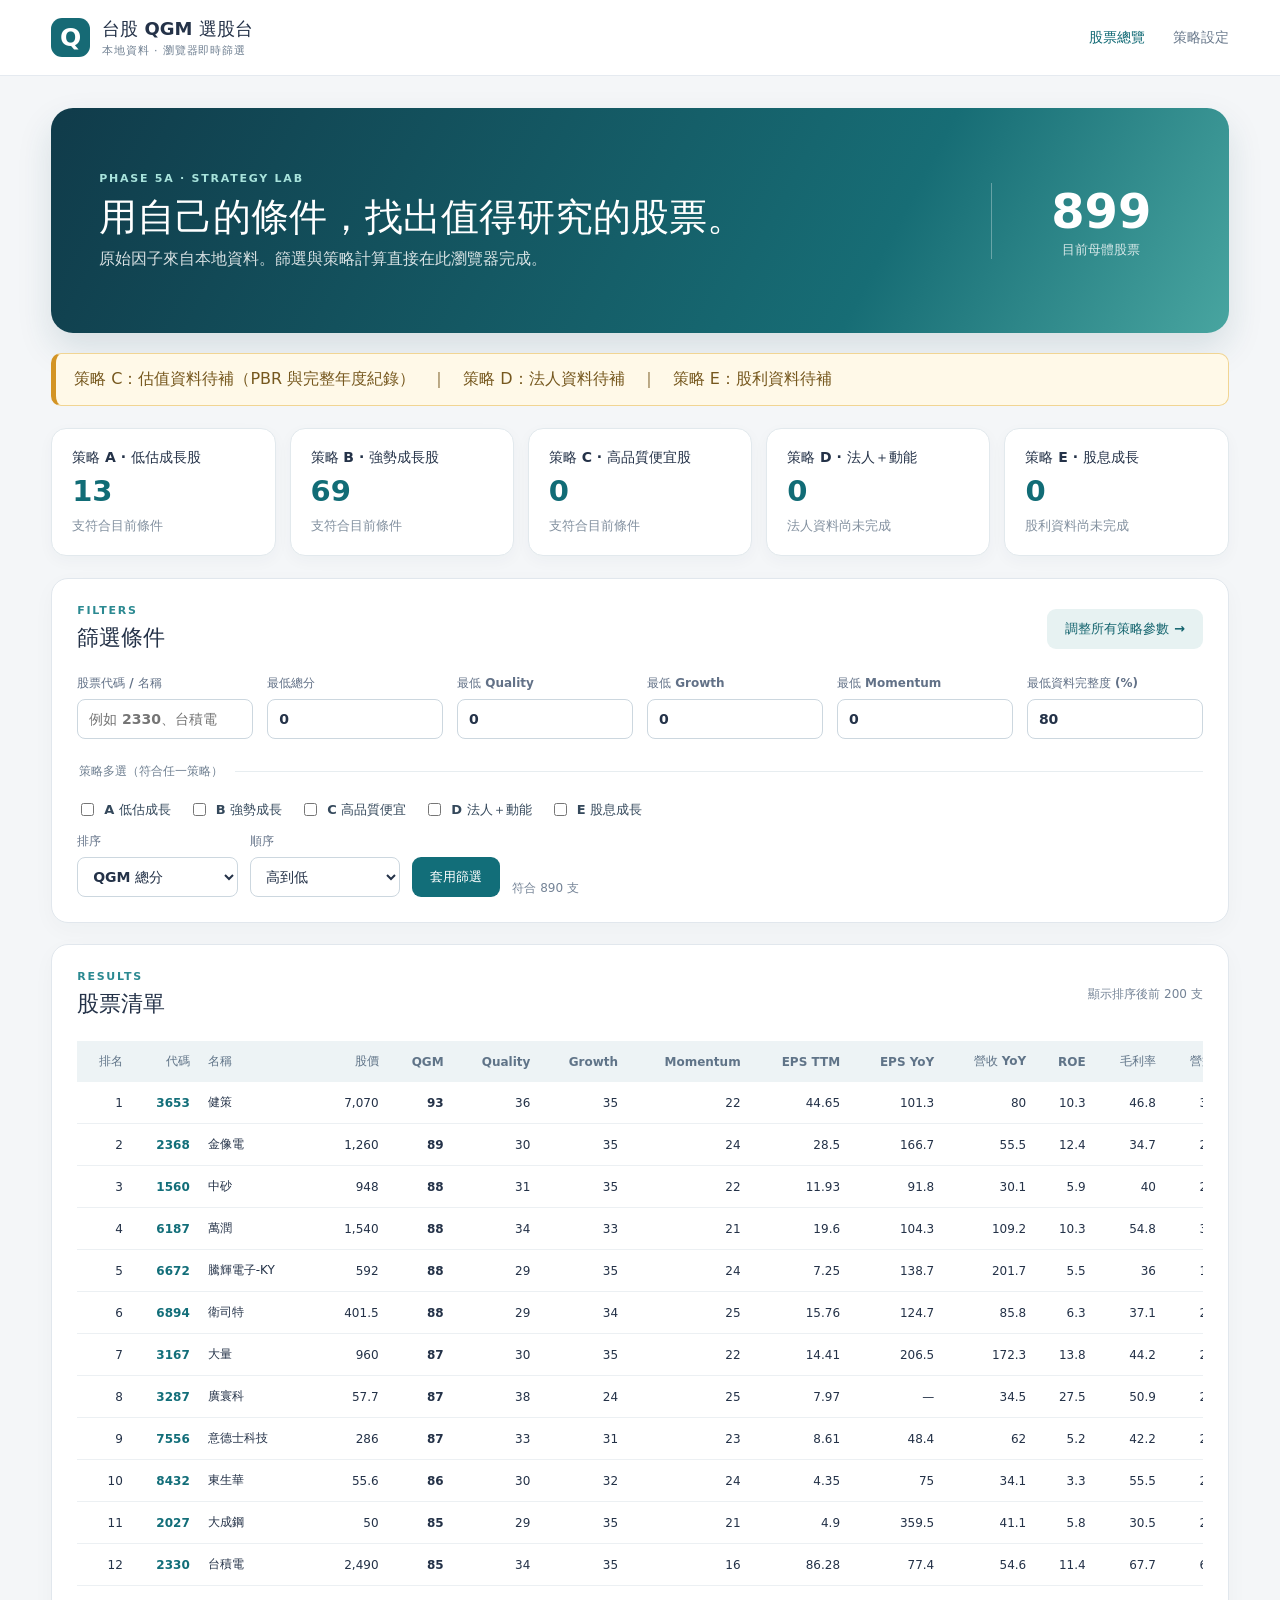
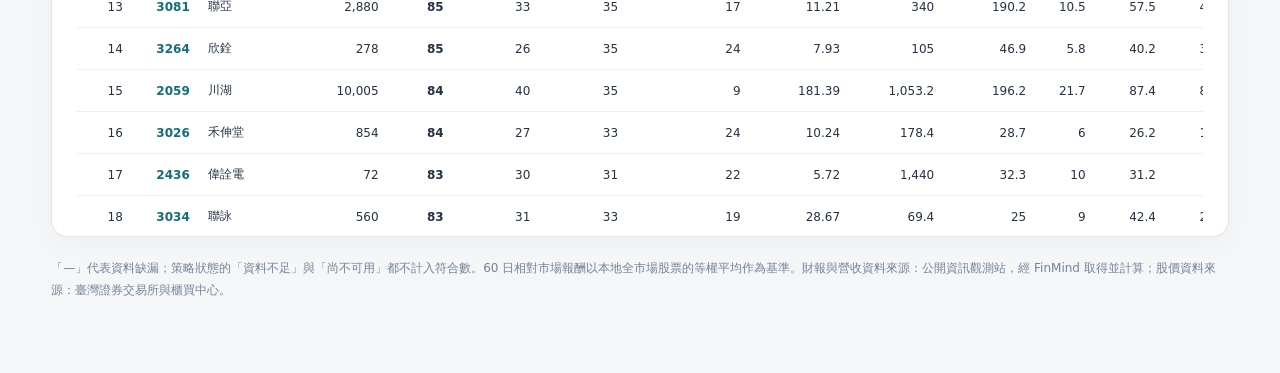
==== docs/index.html @ 8c50ca72 "Add configurable stock strategy engine and web settings" ====
<!doctype html>
<html lang="zh-Hant"><head><meta charset="utf-8"><meta name="viewport" content="width=device-width,initial-scale=1">
<title>台股 QGM 選股台</title><link rel="stylesheet" href="style.css"></head>
<body><header><div class="brand"><span class="brand-mark">Q</span><div><strong>台股 QGM 選股台</strong><small>本地資料 · 瀏覽器即時篩選</small></div></div><nav><a class="active" href="index.html">股票總覽</a><a href="settings.html">策略設定</a></nav></header>
<main><section class="hero"><div><p class="eyebrow">PHASE 5A · STRATEGY LAB</p><h1>用自己的條件，找出值得研究的股票。</h1><p>原始因子來自本地資料。篩選與策略計算直接在此瀏覽器完成。</p></div><div class="hero-stat"><span id="universeCount">—</span><small>目前母體股票</small></div></section>
<div id="dataNotice" class="notice" hidden></div>
<section class="cards" id="strategyCounts" aria-label="策略符合數"></section>
<section class="panel"><div class="panel-head"><div><p class="eyebrow">FILTERS</p><h2>篩選條件</h2></div><a class="button secondary" href="settings.html">調整所有策略參數 →</a></div>
<div class="filter-grid"><label>股票代碼 / 名稱<input id="search" type="search" placeholder="例如 2330、台積電"></label><label>最低總分<input id="score_total_min" type="number" step="any"></label><label>最低 Quality<input id="score_quality_min" type="number" step="any"></label><label>最低 Growth<input id="score_growth_min" type="number" step="any"></label><label>最低 Momentum<input id="score_momentum_min" type="number" step="any"></label><label>最低資料完整度 (%)<input id="data_completeness_min" type="number" min="0" max="100" step="any"></label></div>
<fieldset class="strategy-picks"><legend>策略多選（符合任一策略）</legend><label><input type="checkbox" value="strategy_a"> A 低估成長</label><label><input type="checkbox" value="strategy_b"> B 強勢成長</label><label><input type="checkbox" value="strategy_c"> C 高品質便宜</label><label><input type="checkbox" value="strategy_d"> D 法人＋動能</label><label><input type="checkbox" value="strategy_e"> E 股息成長</label></fieldset>
<div class="toolbar"><label>排序 <select id="sortField"><option value="score_total">QGM 總分</option><option value="score_quality">Quality</option><option value="score_growth">Growth</option><option value="score_momentum">Momentum</option><option value="eps_yoy">EPS YoY</option><option value="revenue_yoy">營收 YoY</option><option value="roe">ROE</option><option value="return_20d">20 日報酬</option><option value="return_60d">60 日報酬</option><option value="return_120d">120 日報酬</option></select></label><label>順序 <select id="sortDirection"><option value="desc">高到低</option><option value="asc">低到高</option></select></label><button id="applyButton" class="button">套用篩選</button><span id="resultCount" aria-live="polite"></span></div></section>
<section class="panel table-panel"><div class="panel-head"><div><p class="eyebrow">RESULTS</p><h2>股票清單</h2></div><span id="tableLimit" class="muted"></span></div><div class="table-wrap"><table><thead><tr><th>排名</th><th>代碼</th><th>名稱</th><th>股價</th><th>QGM</th><th>Quality</th><th>Growth</th><th>Momentum</th><th>EPS TTM</th><th>EPS YoY</th><th>營收 YoY</th><th>ROE</th><th>毛利率</th><th>營益率</th><th>MA20</th><th>MA60</th><th>MA120</th><th>資料完整度</th><th>A</th><th>B</th><th>C</th><th>D</th><th>E</th></tr></thead><tbody id="stockRows"></tbody></table></div></section>
<p class="footnote">「—」代表資料缺漏；策略狀態的「資料不足」與「尚不可用」都不計入符合數。60 日相對市場報酬以本地全市場股票的等權平均作為基準。財報與營收資料來源：公開資訊觀測站，經 FinMind 取得並計算；股價資料來源：臺灣證券交易所與櫃買中心。</p></main>
<script type="module" src="app.js"></script></body></html>
---- docs/style.css ----
:root{font-family:Inter,"Noto Sans TC","Microsoft JhengHei",system-ui,sans-serif;color:#243248;background:#f4f6f8;font-synthesis:none}*{box-sizing:border-box}body{margin:0}header{height:76px;background:#fff;border-bottom:1px solid #e5eaf0;display:flex;align-items:center;justify-content:space-between;padding:0 max(4vw,24px);position:sticky;top:0;z-index:10}.brand{display:flex;align-items:center;gap:12px}.brand-mark{display:grid;place-items:center;width:39px;height:39px;border-radius:11px;background:#166a75;color:#fff;font-size:25px;font-weight:800}.brand strong,.brand small{display:block}.brand strong{font-size:18px}.brand small{font-size:11px;color:#708092;letter-spacing:.08em;margin-top:2px}nav{display:flex;gap:28px}nav a{text-decoration:none;color:#68788b;font-weight:700;font-size:14px}nav a.active{color:#116a75}main{max-width:1600px;margin:auto;padding:32px max(4vw,24px) 60px}.hero{min-height:225px;background:linear-gradient(118deg,#103b4a,#176d75 70%,#48a5a0);border-radius:22px;color:#fff;padding:42px 48px;display:flex;align-items:center;justify-content:space-between;gap:25px;box-shadow:0 16px 35px #17495722}.hero h1{font-size:clamp(26px,3vw,43px);line-height:1.25;margin:8px 0}.hero p:not(.eyebrow){opacity:.83;margin:0}.eyebrow{font-size:11px;font-weight:800;letter-spacing:.16em;color:#2b8991;margin:0}.hero .eyebrow{color:#a8e3dc}.hero-stat{text-align:center;min-width:190px;border-left:1px solid #ffffff50;padding-left:30px}.hero-stat span{font-size:48px;font-weight:800;display:block}.hero-stat small{opacity:.8}.settings-hero{min-height:190px}.notice{background:#fff9e8;border:1px solid #f1d593;border-left:5px solid #d39424;border-radius:10px;padding:15px 18px;margin:20px 0;color:#76581e}.notice.error{border-color:#e9a1a1;border-left-color:#be4a4a;background:#fff1f1;color:#9a3434}.cards{display:grid;grid-template-columns:repeat(5,minmax(0,1fr));gap:14px;margin:22px 0}.card{background:#fff;border:1px solid #e2e9ed;border-radius:15px;padding:20px;box-shadow:0 5px 16px #1b344a09}.card strong{display:block;color:#243248;font-size:14px}.card .count{font-size:29px;font-weight:800;color:#116c76;margin:7px 0}.card small{color:#82909f}.panel{background:#fff;border:1px solid #e1e7ed;border-radius:17px;padding:25px;margin:21px 0;box-shadow:0 7px 22px #1b344a08}.panel-head{display:flex;justify-content:space-between;align-items:center;gap:16px;margin-bottom:22px}.panel-head h2{margin:6px 0 0;font-size:22px}.filter-grid{display:grid;grid-template-columns:repeat(6,minmax(130px,1fr));gap:14px}label{display:block;font-size:12px;font-weight:700;color:#627187}input[type=number],input[type=search],select{width:100%;margin-top:7px;border:1px solid #ccd7df;border-radius:8px;padding:10px 11px;background:#fff;color:#243248;font:inherit;font-size:14px;min-height:40px}input:focus,select:focus{outline:2px solid #65bbb8;outline-offset:1px}.strategy-picks{border:0;border-top:1px solid #e7edf0;margin:24px 0 0;padding:20px 0 0;display:flex;gap:18px;flex-wrap:wrap}.strategy-picks legend{font-size:12px;color:#708092;font-weight:700;padding-right:12px}.strategy-picks label,.toggle-row label{display:flex;align-items:center;gap:7px;color:#34485b;font-size:13px}.toolbar{display:flex;align-items:end;gap:12px;flex-wrap:wrap;margin-top:14px}.toolbar label{min-width:150px}.button{border:0;border-radius:9px;background:#126e79;color:#fff;padding:11px 18px;min-height:40px;text-decoration:none;font-size:13px;font-weight:800;cursor:pointer;display:inline-flex;align-items:center;justify-content:center}.button:hover{background:#0b5660}.button.secondary{background:#e7f2f2;color:#12636d}.button.secondary:hover{background:#d7ebea}.muted,.footnote,#resultCount,#saveMessage{color:#748396;font-size:12px}.table-panel{padding-bottom:15px}.table-wrap{overflow:auto;max-height:780px}table{border-collapse:collapse;min-width:2050px;width:100%;font-size:12px}th{position:sticky;top:0;background:#edf3f5;color:#607488;text-align:right;padding:12px 9px;white-space:nowrap}td{text-align:right;padding:12px 9px;border-bottom:1px solid #ecf0f3;white-space:nowrap}td:nth-child(3),th:nth-child(3){text-align:left}tbody tr:hover{background:#f5fbfa}.ticker{color:#126e79;font-weight:800}.badge{border-radius:5px;padding:3px 6px;font-size:11px;font-weight:700}.pass{background:#dff4e7;color:#27804e}.fail{background:#f1f3f5;color:#88929e}.missing_data{background:#fff0d6;color:#9a6a13}.unavailable{background:#e8edf4;color:#718095}.footnote{line-height:1.8}.actions{align-items:center;margin:22px 0}.file-button{position:relative;overflow:hidden}.file-button input{position:absolute;inset:0;opacity:0;cursor:pointer}.setting-grid{display:grid;grid-template-columns:repeat(auto-fill,minmax(220px,1fr));gap:16px}.setting-card{background:#f8fbfc;border:1px solid #e5ecef;border-radius:11px;padding:15px}.setting-card>label{margin-bottom:10px}.toggle-row{display:flex;align-items:center;justify-content:space-between;gap:8px}.tier-grid{display:grid;grid-template-columns:repeat(2,1fr);gap:8px;margin-top:9px}.setting-card h3{font-size:14px;margin:0 0 12px}.setting-card small{display:block;margin-top:8px;color:#8190a0}.section-note{color:#728191;font-size:12px}.weight-total{font-size:13px;font-weight:800;color:#146d78}.weight-total.invalid{color:#b54848}@media(max-width:1000px){.filter-grid{grid-template-columns:repeat(3,1fr)}.cards{grid-template-columns:repeat(3,1fr)}}@media(max-width:650px){header{padding:0 16px}.brand strong{font-size:14px}nav{gap:12px}nav a{font-size:12px}main{padding:18px 14px 40px}.hero{padding:28px 24px;display:block}.hero-stat{border-left:0;border-top:1px solid #ffffff55;margin-top:25px;padding:15px 0 0;text-align:left}.hero-stat span{font-size:34px}.cards{grid-template-columns:repeat(2,1fr)}.filter-grid{grid-template-columns:repeat(2,1fr)}.panel{padding:18px}.panel-head{display:block}.panel-head .button{margin-top:14px}}
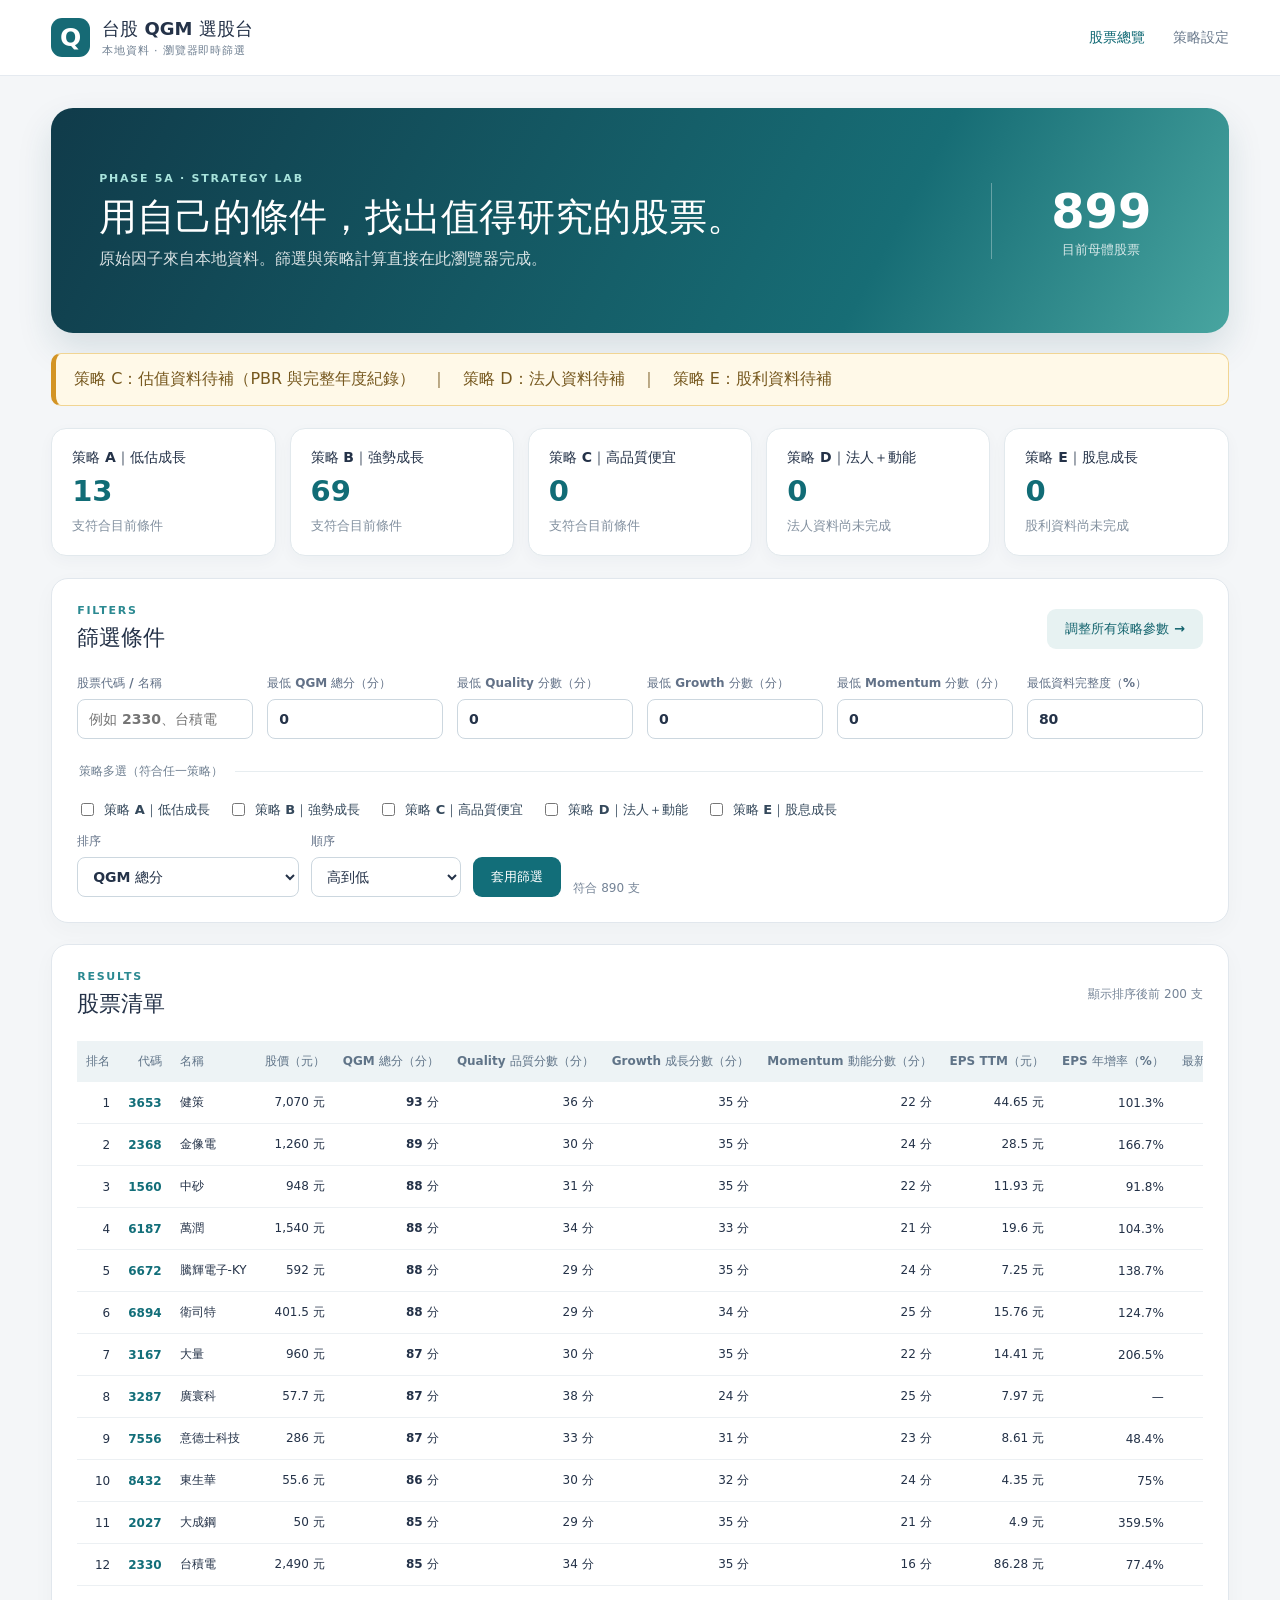
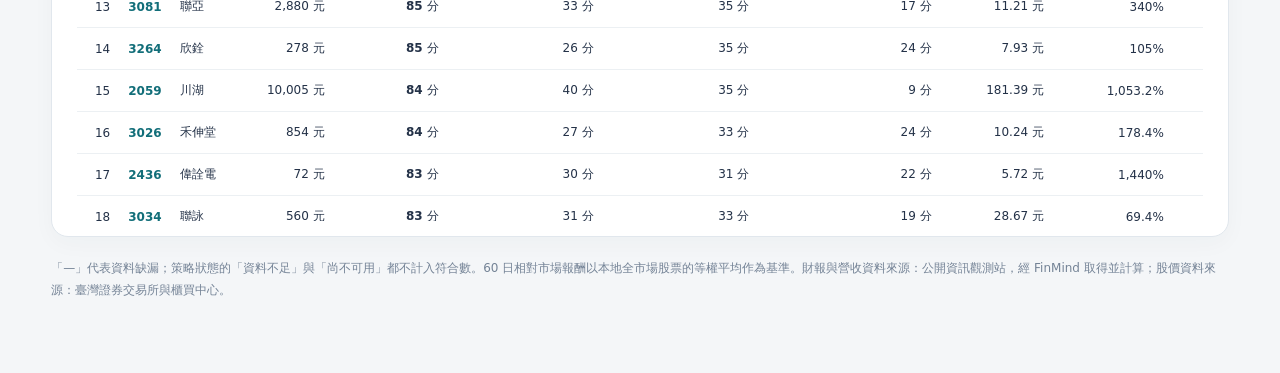
==== commit f4cfabf4: "Improve strategy settings labels and usability" ====
--- a/docs/index.html
+++ b/docs/index.html
@@ -6,9 +6,9 @@
 <div id="dataNotice" class="notice" hidden></div>
 <section class="cards" id="strategyCounts" aria-label="策略符合數"></section>
 <section class="panel"><div class="panel-head"><div><p class="eyebrow">FILTERS</p><h2>篩選條件</h2></div><a class="button secondary" href="settings.html">調整所有策略參數 →</a></div>
-<div class="filter-grid"><label>股票代碼 / 名稱<input id="search" type="search" placeholder="例如 2330、台積電"></label><label>最低總分<input id="score_total_min" type="number" step="any"></label><label>最低 Quality<input id="score_quality_min" type="number" step="any"></label><label>最低 Growth<input id="score_growth_min" type="number" step="any"></label><label>最低 Momentum<input id="score_momentum_min" type="number" step="any"></label><label>最低資料完整度 (%)<input id="data_completeness_min" type="number" min="0" max="100" step="any"></label></div>
-<fieldset class="strategy-picks"><legend>策略多選（符合任一策略）</legend><label><input type="checkbox" value="strategy_a"> A 低估成長</label><label><input type="checkbox" value="strategy_b"> B 強勢成長</label><label><input type="checkbox" value="strategy_c"> C 高品質便宜</label><label><input type="checkbox" value="strategy_d"> D 法人＋動能</label><label><input type="checkbox" value="strategy_e"> E 股息成長</label></fieldset>
-<div class="toolbar"><label>排序 <select id="sortField"><option value="score_total">QGM 總分</option><option value="score_quality">Quality</option><option value="score_growth">Growth</option><option value="score_momentum">Momentum</option><option value="eps_yoy">EPS YoY</option><option value="revenue_yoy">營收 YoY</option><option value="roe">ROE</option><option value="return_20d">20 日報酬</option><option value="return_60d">60 日報酬</option><option value="return_120d">120 日報酬</option></select></label><label>順序 <select id="sortDirection"><option value="desc">高到低</option><option value="asc">低到高</option></select></label><button id="applyButton" class="button">套用篩選</button><span id="resultCount" aria-live="polite"></span></div></section>
-<section class="panel table-panel"><div class="panel-head"><div><p class="eyebrow">RESULTS</p><h2>股票清單</h2></div><span id="tableLimit" class="muted"></span></div><div class="table-wrap"><table><thead><tr><th>排名</th><th>代碼</th><th>名稱</th><th>股價</th><th>QGM</th><th>Quality</th><th>Growth</th><th>Momentum</th><th>EPS TTM</th><th>EPS YoY</th><th>營收 YoY</th><th>ROE</th><th>毛利率</th><th>營益率</th><th>MA20</th><th>MA60</th><th>MA120</th><th>資料完整度</th><th>A</th><th>B</th><th>C</th><th>D</th><th>E</th></tr></thead><tbody id="stockRows"></tbody></table></div></section>
+<div class="filter-grid"><label data-field="search"><input id="search" type="search" placeholder="例如 2330、台積電"></label><label data-field="score_total_min"><input id="score_total_min" type="number" step="any"></label><label data-field="score_quality_min"><input id="score_quality_min" type="number" step="any"></label><label data-field="score_growth_min"><input id="score_growth_min" type="number" step="any"></label><label data-field="score_momentum_min"><input id="score_momentum_min" type="number" step="any"></label><label data-field="data_completeness_min"><input id="data_completeness_min" type="number" min="0" max="100" step="any"></label></div>
+<fieldset class="strategy-picks"><legend>策略多選（符合任一策略）</legend><label><input type="checkbox" value="strategy_a"><span data-strategy="strategy_a"></span></label><label><input type="checkbox" value="strategy_b"><span data-strategy="strategy_b"></span></label><label><input type="checkbox" value="strategy_c"><span data-strategy="strategy_c"></span></label><label><input type="checkbox" value="strategy_d"><span data-strategy="strategy_d"></span></label><label><input type="checkbox" value="strategy_e"><span data-strategy="strategy_e"></span></label></fieldset>
+<div class="toolbar"><label><span data-field="sort"></span> <select id="sortField"><option value="score_total"></option><option value="score_quality"></option><option value="score_growth"></option><option value="score_momentum"></option><option value="eps_yoy"></option><option value="revenue_yoy"></option><option value="roe"></option><option value="return_20d"></option><option value="return_60d"></option><option value="return_120d"></option></select></label><label><span data-field="sort_direction"></span> <select id="sortDirection"><option value="desc">高到低</option><option value="asc">低到高</option></select></label><button id="applyButton" class="button">套用篩選</button><span id="resultCount" aria-live="polite"></span></div></section>
+<section class="panel table-panel"><div class="panel-head"><div><p class="eyebrow">RESULTS</p><h2>股票清單</h2></div><span id="tableLimit" class="muted"></span></div><div class="table-wrap"><table><thead><tr><th data-field="stock_rank"></th><th data-field="stock_id"></th><th data-field="stock_name"></th><th data-field="close"></th><th data-field="score_total"></th><th data-field="score_quality"></th><th data-field="score_growth"></th><th data-field="score_momentum"></th><th data-field="eps_ttm"></th><th data-field="eps_yoy"></th><th data-field="revenue_yoy"></th><th data-field="roe"></th><th data-field="gross_margin"></th><th data-field="operating_margin_short"></th><th data-field="ma20"></th><th data-field="ma60"></th><th data-field="ma120"></th><th data-field="data_completeness"></th><th data-strategy="strategy_a"></th><th data-strategy="strategy_b"></th><th data-strategy="strategy_c"></th><th data-strategy="strategy_d"></th><th data-strategy="strategy_e"></th></tr></thead><tbody id="stockRows"></tbody></table></div></section>
 <p class="footnote">「—」代表資料缺漏；策略狀態的「資料不足」與「尚不可用」都不計入符合數。60 日相對市場報酬以本地全市場股票的等權平均作為基準。財報與營收資料來源：公開資訊觀測站，經 FinMind 取得並計算；股價資料來源：臺灣證券交易所與櫃買中心。</p></main>
 <script type="module" src="app.js"></script></body></html>
--- a/docs/style.css
+++ b/docs/style.css
@@ -1 +1,4 @@
 :root{font-family:Inter,"Noto Sans TC","Microsoft JhengHei",system-ui,sans-serif;color:#243248;background:#f4f6f8;font-synthesis:none}*{box-sizing:border-box}body{margin:0}header{height:76px;background:#fff;border-bottom:1px solid #e5eaf0;display:flex;align-items:center;justify-content:space-between;padding:0 max(4vw,24px);position:sticky;top:0;z-index:10}.brand{display:flex;align-items:center;gap:12px}.brand-mark{display:grid;place-items:center;width:39px;height:39px;border-radius:11px;background:#166a75;color:#fff;font-size:25px;font-weight:800}.brand strong,.brand small{display:block}.brand strong{font-size:18px}.brand small{font-size:11px;color:#708092;letter-spacing:.08em;margin-top:2px}nav{display:flex;gap:28px}nav a{text-decoration:none;color:#68788b;font-weight:700;font-size:14px}nav a.active{color:#116a75}main{max-width:1600px;margin:auto;padding:32px max(4vw,24px) 60px}.hero{min-height:225px;background:linear-gradient(118deg,#103b4a,#176d75 70%,#48a5a0);border-radius:22px;color:#fff;padding:42px 48px;display:flex;align-items:center;justify-content:space-between;gap:25px;box-shadow:0 16px 35px #17495722}.hero h1{font-size:clamp(26px,3vw,43px);line-height:1.25;margin:8px 0}.hero p:not(.eyebrow){opacity:.83;margin:0}.eyebrow{font-size:11px;font-weight:800;letter-spacing:.16em;color:#2b8991;margin:0}.hero .eyebrow{color:#a8e3dc}.hero-stat{text-align:center;min-width:190px;border-left:1px solid #ffffff50;padding-left:30px}.hero-stat span{font-size:48px;font-weight:800;display:block}.hero-stat small{opacity:.8}.settings-hero{min-height:190px}.notice{background:#fff9e8;border:1px solid #f1d593;border-left:5px solid #d39424;border-radius:10px;padding:15px 18px;margin:20px 0;color:#76581e}.notice.error{border-color:#e9a1a1;border-left-color:#be4a4a;background:#fff1f1;color:#9a3434}.cards{display:grid;grid-template-columns:repeat(5,minmax(0,1fr));gap:14px;margin:22px 0}.card{background:#fff;border:1px solid #e2e9ed;border-radius:15px;padding:20px;box-shadow:0 5px 16px #1b344a09}.card strong{display:block;color:#243248;font-size:14px}.card .count{font-size:29px;font-weight:800;color:#116c76;margin:7px 0}.card small{color:#82909f}.panel{background:#fff;border:1px solid #e1e7ed;border-radius:17px;padding:25px;margin:21px 0;box-shadow:0 7px 22px #1b344a08}.panel-head{display:flex;justify-content:space-between;align-items:center;gap:16px;margin-bottom:22px}.panel-head h2{margin:6px 0 0;font-size:22px}.filter-grid{display:grid;grid-template-columns:repeat(6,minmax(130px,1fr));gap:14px}label{display:block;font-size:12px;font-weight:700;color:#627187}input[type=number],input[type=search],select{width:100%;margin-top:7px;border:1px solid #ccd7df;border-radius:8px;padding:10px 11px;background:#fff;color:#243248;font:inherit;font-size:14px;min-height:40px}input:focus,select:focus{outline:2px solid #65bbb8;outline-offset:1px}.strategy-picks{border:0;border-top:1px solid #e7edf0;margin:24px 0 0;padding:20px 0 0;display:flex;gap:18px;flex-wrap:wrap}.strategy-picks legend{font-size:12px;color:#708092;font-weight:700;padding-right:12px}.strategy-picks label,.toggle-row label{display:flex;align-items:center;gap:7px;color:#34485b;font-size:13px}.toolbar{display:flex;align-items:end;gap:12px;flex-wrap:wrap;margin-top:14px}.toolbar label{min-width:150px}.button{border:0;border-radius:9px;background:#126e79;color:#fff;padding:11px 18px;min-height:40px;text-decoration:none;font-size:13px;font-weight:800;cursor:pointer;display:inline-flex;align-items:center;justify-content:center}.button:hover{background:#0b5660}.button.secondary{background:#e7f2f2;color:#12636d}.button.secondary:hover{background:#d7ebea}.muted,.footnote,#resultCount,#saveMessage{color:#748396;font-size:12px}.table-panel{padding-bottom:15px}.table-wrap{overflow:auto;max-height:780px}table{border-collapse:collapse;min-width:2050px;width:100%;font-size:12px}th{position:sticky;top:0;background:#edf3f5;color:#607488;text-align:right;padding:12px 9px;white-space:nowrap}td{text-align:right;padding:12px 9px;border-bottom:1px solid #ecf0f3;white-space:nowrap}td:nth-child(3),th:nth-child(3){text-align:left}tbody tr:hover{background:#f5fbfa}.ticker{color:#126e79;font-weight:800}.badge{border-radius:5px;padding:3px 6px;font-size:11px;font-weight:700}.pass{background:#dff4e7;color:#27804e}.fail{background:#f1f3f5;color:#88929e}.missing_data{background:#fff0d6;color:#9a6a13}.unavailable{background:#e8edf4;color:#718095}.footnote{line-height:1.8}.actions{align-items:center;margin:22px 0}.file-button{position:relative;overflow:hidden}.file-button input{position:absolute;inset:0;opacity:0;cursor:pointer}.setting-grid{display:grid;grid-template-columns:repeat(auto-fill,minmax(220px,1fr));gap:16px}.setting-card{background:#f8fbfc;border:1px solid #e5ecef;border-radius:11px;padding:15px}.setting-card>label{margin-bottom:10px}.toggle-row{display:flex;align-items:center;justify-content:space-between;gap:8px}.tier-grid{display:grid;grid-template-columns:repeat(2,1fr);gap:8px;margin-top:9px}.setting-card h3{font-size:14px;margin:0 0 12px}.setting-card small{display:block;margin-top:8px;color:#8190a0}.section-note{color:#728191;font-size:12px}.weight-total{font-size:13px;font-weight:800;color:#146d78}.weight-total.invalid{color:#b54848}@media(max-width:1000px){.filter-grid{grid-template-columns:repeat(3,1fr)}.cards{grid-template-columns:repeat(3,1fr)}}@media(max-width:650px){header{padding:0 16px}.brand strong{font-size:14px}nav{gap:12px}nav a{font-size:12px}main{padding:18px 14px 40px}.hero{padding:28px 24px;display:block}.hero-stat{border-left:0;border-top:1px solid #ffffff55;margin-top:25px;padding:15px 0 0;text-align:left}.hero-stat span{font-size:34px}.cards{grid-template-columns:repeat(2,1fr)}.filter-grid{grid-template-columns:repeat(2,1fr)}.panel{padding:18px}.panel-head{display:block}.panel-head .button{margin-top:14px}}
+.field-control{min-width:0;margin:8px 0 12px}.field-control>label{display:block;margin-bottom:7px}.input-with-unit{display:flex;align-items:center;gap:9px;min-width:0}.input-with-unit input{flex:1 1 auto;min-width:0;width:0;margin:0}.unit{flex:0 0 auto;color:#627187;font-size:12px;font-weight:800;white-space:nowrap}.field-help{display:block;margin-top:6px;color:#708092;font-size:12px;font-weight:400;line-height:1.55}.check-control{display:flex;align-items:flex-start;gap:9px;min-height:40px;padding:8px 0;color:#34485b;cursor:pointer}.check-control input{width:18px;height:18px;margin:0;accent-color:#126e79;flex:0 0 auto}.check-control:focus-within{outline:2px solid #65bbb8;outline-offset:3px;border-radius:4px}.condition-summary{margin:5px 0;color:#53667a;font-size:12px;line-height:1.55}.factor-heading{margin:28px 0 12px;color:#24485a}.qgm-rule h4{font-size:14px;margin:0 0 8px}.qgm-rule .toggle-row{margin-top:10px}.max-score-status{display:grid;grid-template-columns:repeat(auto-fit,minmax(min(100%,260px),1fr));gap:8px}.max-score-status p{padding:10px 12px;margin:0;border-radius:8px;background:#e9f5ed;color:#286b41;font-size:12px;line-height:1.5}.max-score-status .score-mismatch{background:#fff2da;color:#885e14}.strategy-toggle{max-width:360px;margin-bottom:14px}.tier-grid{grid-template-columns:minmax(0,1fr) minmax(0,1fr)}
+@media(max-width:1000px){.setting-grid{grid-template-columns:repeat(auto-fit,minmax(min(100%,220px),1fr))}.section-note{max-width:44%;text-align:right}}
+@media(max-width:650px){header{height:auto;min-height:66px;gap:8px}.brand{min-width:0}.brand-mark{width:33px;height:33px;flex:0 0 auto}nav{gap:10px;flex:0 0 auto}.setting-grid{grid-template-columns:minmax(0,1fr)}.setting-card{min-width:0;padding:13px}.tier-grid{grid-template-columns:minmax(0,1fr) minmax(0,1fr);gap:7px}.panel-head{display:flex;align-items:flex-start;flex-direction:column;gap:8px}.section-note{max-width:none;text-align:left}.actions{align-items:stretch}.actions>.button,.actions>.file-button{flex:1 1 145px}.actions>#saveMessage{flex-basis:100%}.field-control,.input-with-unit,.input-with-unit input{max-width:100%}.weight-total{line-height:1.6}}
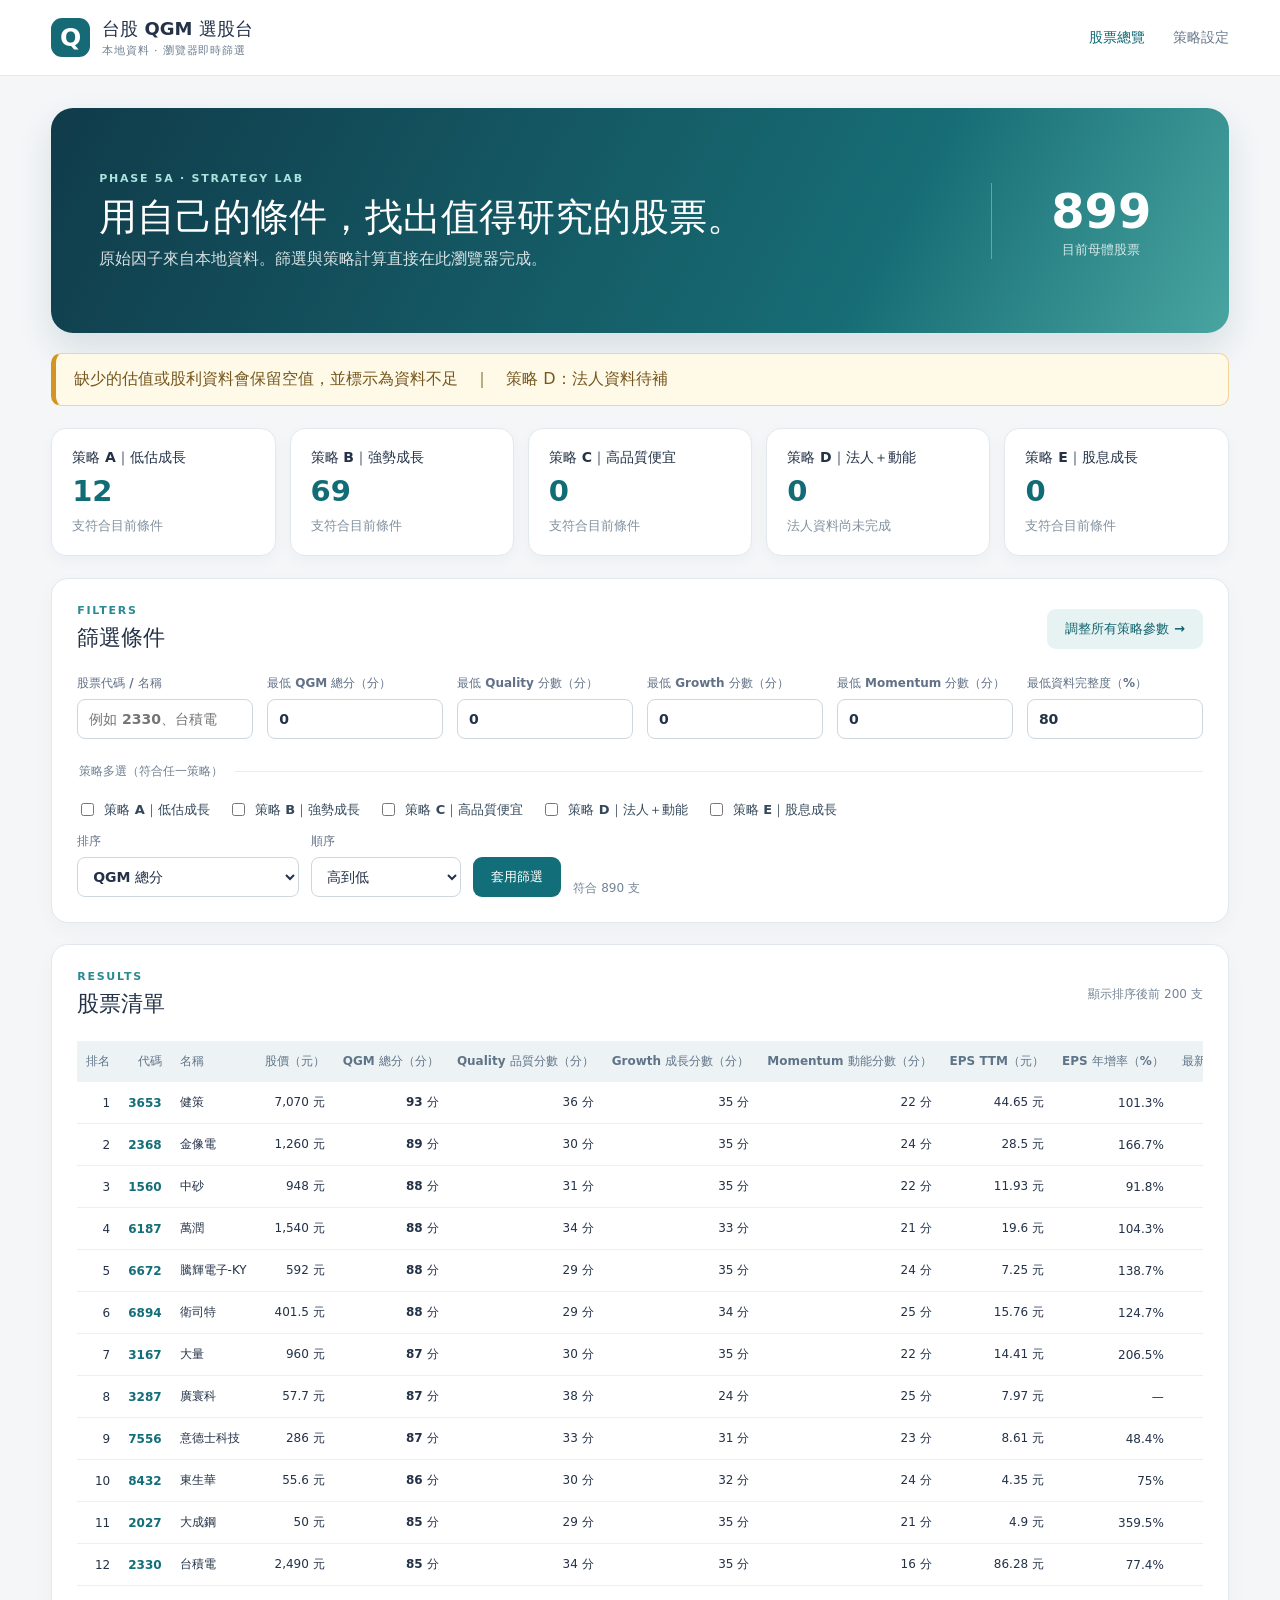
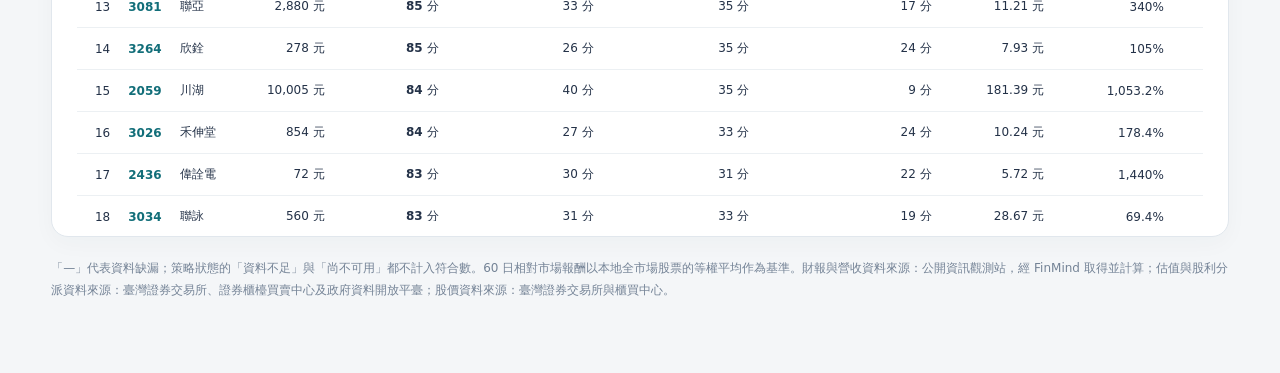
==== commit 41e841f8: "Add valuation and dividend data for strategies" ====
--- a/docs/index.html
+++ b/docs/index.html
@@ -9,6 +9,6 @@
 <div class="filter-grid"><label data-field="search"><input id="search" type="search" placeholder="例如 2330、台積電"></label><label data-field="score_total_min"><input id="score_total_min" type="number" step="any"></label><label data-field="score_quality_min"><input id="score_quality_min" type="number" step="any"></label><label data-field="score_growth_min"><input id="score_growth_min" type="number" step="any"></label><label data-field="score_momentum_min"><input id="score_momentum_min" type="number" step="any"></label><label data-field="data_completeness_min"><input id="data_completeness_min" type="number" min="0" max="100" step="any"></label></div>
 <fieldset class="strategy-picks"><legend>策略多選（符合任一策略）</legend><label><input type="checkbox" value="strategy_a"><span data-strategy="strategy_a"></span></label><label><input type="checkbox" value="strategy_b"><span data-strategy="strategy_b"></span></label><label><input type="checkbox" value="strategy_c"><span data-strategy="strategy_c"></span></label><label><input type="checkbox" value="strategy_d"><span data-strategy="strategy_d"></span></label><label><input type="checkbox" value="strategy_e"><span data-strategy="strategy_e"></span></label></fieldset>
 <div class="toolbar"><label><span data-field="sort"></span> <select id="sortField"><option value="score_total"></option><option value="score_quality"></option><option value="score_growth"></option><option value="score_momentum"></option><option value="eps_yoy"></option><option value="revenue_yoy"></option><option value="roe"></option><option value="return_20d"></option><option value="return_60d"></option><option value="return_120d"></option></select></label><label><span data-field="sort_direction"></span> <select id="sortDirection"><option value="desc">高到低</option><option value="asc">低到高</option></select></label><button id="applyButton" class="button">套用篩選</button><span id="resultCount" aria-live="polite"></span></div></section>
-<section class="panel table-panel"><div class="panel-head"><div><p class="eyebrow">RESULTS</p><h2>股票清單</h2></div><span id="tableLimit" class="muted"></span></div><div class="table-wrap"><table><thead><tr><th data-field="stock_rank"></th><th data-field="stock_id"></th><th data-field="stock_name"></th><th data-field="close"></th><th data-field="score_total"></th><th data-field="score_quality"></th><th data-field="score_growth"></th><th data-field="score_momentum"></th><th data-field="eps_ttm"></th><th data-field="eps_yoy"></th><th data-field="revenue_yoy"></th><th data-field="roe"></th><th data-field="gross_margin"></th><th data-field="operating_margin_short"></th><th data-field="ma20"></th><th data-field="ma60"></th><th data-field="ma120"></th><th data-field="data_completeness"></th><th data-strategy="strategy_a"></th><th data-strategy="strategy_b"></th><th data-strategy="strategy_c"></th><th data-strategy="strategy_d"></th><th data-strategy="strategy_e"></th></tr></thead><tbody id="stockRows"></tbody></table></div></section>
-<p class="footnote">「—」代表資料缺漏；策略狀態的「資料不足」與「尚不可用」都不計入符合數。60 日相對市場報酬以本地全市場股票的等權平均作為基準。財報與營收資料來源：公開資訊觀測站，經 FinMind 取得並計算；股價資料來源：臺灣證券交易所與櫃買中心。</p></main>
+<section class="panel table-panel"><div class="panel-head"><div><p class="eyebrow">RESULTS</p><h2>股票清單</h2></div><span id="tableLimit" class="muted"></span></div><div class="table-wrap"><table><thead><tr><th data-field="stock_rank"></th><th data-field="stock_id"></th><th data-field="stock_name"></th><th data-field="close"></th><th data-field="score_total"></th><th data-field="score_quality"></th><th data-field="score_growth"></th><th data-field="score_momentum"></th><th data-field="eps_ttm"></th><th data-field="eps_yoy"></th><th data-field="revenue_yoy"></th><th data-field="roe"></th><th data-field="gross_margin"></th><th data-field="operating_margin_short"></th><th data-field="per"></th><th data-field="pbr"></th><th data-field="dividend_yield"></th><th data-field="dividend_years"></th><th data-field="ma20"></th><th data-field="ma60"></th><th data-field="ma120"></th><th data-field="data_completeness"></th><th data-strategy="strategy_a"></th><th data-strategy="strategy_b"></th><th data-strategy="strategy_c"></th><th data-strategy="strategy_d"></th><th data-strategy="strategy_e"></th></tr></thead><tbody id="stockRows"></tbody></table></div></section>
+<p class="footnote">「—」代表資料缺漏；策略狀態的「資料不足」與「尚不可用」都不計入符合數。60 日相對市場報酬以本地全市場股票的等權平均作為基準。財報與營收資料來源：公開資訊觀測站，經 FinMind 取得並計算；估值與股利分派資料來源：臺灣證券交易所、證券櫃檯買賣中心及政府資料開放平臺；股價資料來源：臺灣證券交易所與櫃買中心。</p></main>
 <script type="module" src="app.js"></script></body></html>
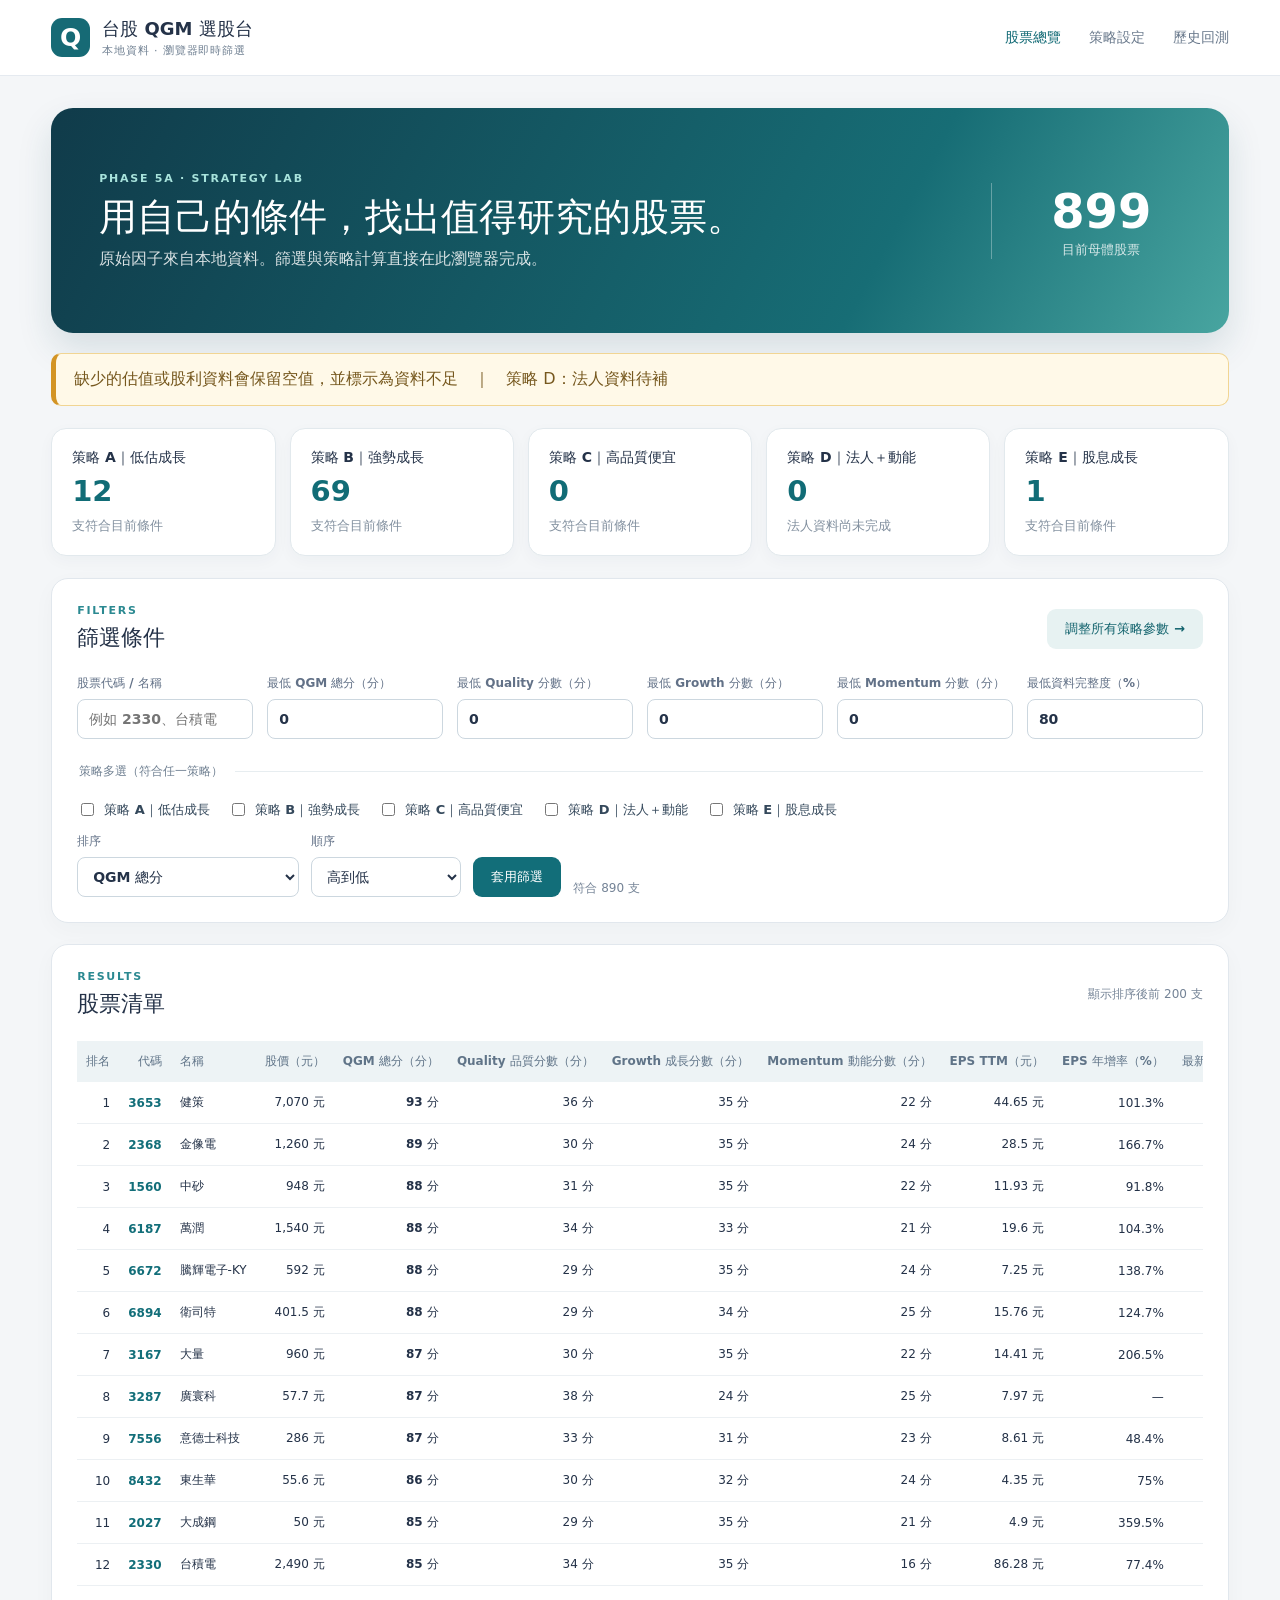
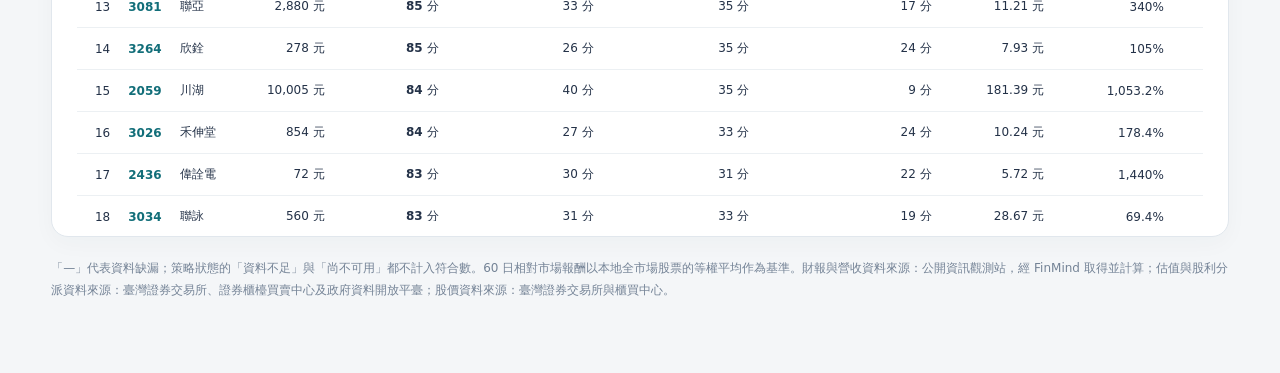
==== commit 7f47bbbf: "Add technical historical backtest v1" ====
--- a/docs/index.html
+++ b/docs/index.html
@@ -1,7 +1,7 @@
 <!doctype html>
 <html lang="zh-Hant"><head><meta charset="utf-8"><meta name="viewport" content="width=device-width,initial-scale=1">
 <title>台股 QGM 選股台</title><link rel="stylesheet" href="style.css"></head>
-<body><header><div class="brand"><span class="brand-mark">Q</span><div><strong>台股 QGM 選股台</strong><small>本地資料 · 瀏覽器即時篩選</small></div></div><nav><a class="active" href="index.html">股票總覽</a><a href="settings.html">策略設定</a></nav></header>
+<body><header><div class="brand"><span class="brand-mark">Q</span><div><strong>台股 QGM 選股台</strong><small>本地資料 · 瀏覽器即時篩選</small></div></div><nav><a class="active" href="index.html">股票總覽</a><a href="settings.html">策略設定</a><a href="backtest.html">歷史回測</a></nav></header>
 <main><section class="hero"><div><p class="eyebrow">PHASE 5A · STRATEGY LAB</p><h1>用自己的條件，找出值得研究的股票。</h1><p>原始因子來自本地資料。篩選與策略計算直接在此瀏覽器完成。</p></div><div class="hero-stat"><span id="universeCount">—</span><small>目前母體股票</small></div></section>
 <div id="dataNotice" class="notice" hidden></div>
 <section class="cards" id="strategyCounts" aria-label="策略符合數"></section>
@@ -9,6 +9,6 @@
 <div class="filter-grid"><label data-field="search"><input id="search" type="search" placeholder="例如 2330、台積電"></label><label data-field="score_total_min"><input id="score_total_min" type="number" step="any"></label><label data-field="score_quality_min"><input id="score_quality_min" type="number" step="any"></label><label data-field="score_growth_min"><input id="score_growth_min" type="number" step="any"></label><label data-field="score_momentum_min"><input id="score_momentum_min" type="number" step="any"></label><label data-field="data_completeness_min"><input id="data_completeness_min" type="number" min="0" max="100" step="any"></label></div>
 <fieldset class="strategy-picks"><legend>策略多選（符合任一策略）</legend><label><input type="checkbox" value="strategy_a"><span data-strategy="strategy_a"></span></label><label><input type="checkbox" value="strategy_b"><span data-strategy="strategy_b"></span></label><label><input type="checkbox" value="strategy_c"><span data-strategy="strategy_c"></span></label><label><input type="checkbox" value="strategy_d"><span data-strategy="strategy_d"></span></label><label><input type="checkbox" value="strategy_e"><span data-strategy="strategy_e"></span></label></fieldset>
 <div class="toolbar"><label><span data-field="sort"></span> <select id="sortField"><option value="score_total"></option><option value="score_quality"></option><option value="score_growth"></option><option value="score_momentum"></option><option value="eps_yoy"></option><option value="revenue_yoy"></option><option value="roe"></option><option value="return_20d"></option><option value="return_60d"></option><option value="return_120d"></option></select></label><label><span data-field="sort_direction"></span> <select id="sortDirection"><option value="desc">高到低</option><option value="asc">低到高</option></select></label><button id="applyButton" class="button">套用篩選</button><span id="resultCount" aria-live="polite"></span></div></section>
-<section class="panel table-panel"><div class="panel-head"><div><p class="eyebrow">RESULTS</p><h2>股票清單</h2></div><span id="tableLimit" class="muted"></span></div><div class="table-wrap"><table><thead><tr><th data-field="stock_rank"></th><th data-field="stock_id"></th><th data-field="stock_name"></th><th data-field="close"></th><th data-field="score_total"></th><th data-field="score_quality"></th><th data-field="score_growth"></th><th data-field="score_momentum"></th><th data-field="eps_ttm"></th><th data-field="eps_yoy"></th><th data-field="revenue_yoy"></th><th data-field="roe"></th><th data-field="gross_margin"></th><th data-field="operating_margin_short"></th><th data-field="per"></th><th data-field="pbr"></th><th data-field="dividend_yield"></th><th data-field="dividend_years"></th><th data-field="ma20"></th><th data-field="ma60"></th><th data-field="ma120"></th><th data-field="data_completeness"></th><th data-strategy="strategy_a"></th><th data-strategy="strategy_b"></th><th data-strategy="strategy_c"></th><th data-strategy="strategy_d"></th><th data-strategy="strategy_e"></th></tr></thead><tbody id="stockRows"></tbody></table></div></section>
+<section class="panel table-panel"><div class="panel-head"><div><p class="eyebrow">RESULTS</p><h2>股票清單</h2></div><span id="tableLimit" class="muted"></span></div><div class="table-wrap"><table><thead><tr><th data-field="stock_rank"></th><th data-field="stock_id"></th><th data-field="stock_name"></th><th data-field="close"></th><th data-field="score_total"></th><th data-field="score_quality"></th><th data-field="score_growth"></th><th data-field="score_momentum"></th><th data-field="eps_ttm"></th><th data-field="eps_yoy"></th><th data-field="revenue_yoy"></th><th data-field="roe"></th><th data-field="gross_margin"></th><th data-field="operating_margin_short"></th><th data-field="per"></th><th data-field="pbr"></th><th data-field="dividend_yield"></th><th data-field="cash_dividend"></th><th data-field="payout_ratio"></th><th data-field="dividend_years"></th><th data-field="ma20"></th><th data-field="ma60"></th><th data-field="ma120"></th><th data-field="data_completeness"></th><th data-strategy="strategy_a"></th><th data-strategy="strategy_b"></th><th data-strategy="strategy_c"></th><th data-strategy="strategy_d"></th><th data-strategy="strategy_e"></th></tr></thead><tbody id="stockRows"></tbody></table></div></section>
 <p class="footnote">「—」代表資料缺漏；策略狀態的「資料不足」與「尚不可用」都不計入符合數。60 日相對市場報酬以本地全市場股票的等權平均作為基準。財報與營收資料來源：公開資訊觀測站，經 FinMind 取得並計算；估值與股利分派資料來源：臺灣證券交易所、證券櫃檯買賣中心及政府資料開放平臺；股價資料來源：臺灣證券交易所與櫃買中心。</p></main>
 <script type="module" src="app.js"></script></body></html>
--- a/docs/style.css
+++ b/docs/style.css
@@ -2,3 +2,10 @@
 .field-control{min-width:0;margin:8px 0 12px}.field-control>label{display:block;margin-bottom:7px}.input-with-unit{display:flex;align-items:center;gap:9px;min-width:0}.input-with-unit input{flex:1 1 auto;min-width:0;width:0;margin:0}.unit{flex:0 0 auto;color:#627187;font-size:12px;font-weight:800;white-space:nowrap}.field-help{display:block;margin-top:6px;color:#708092;font-size:12px;font-weight:400;line-height:1.55}.check-control{display:flex;align-items:flex-start;gap:9px;min-height:40px;padding:8px 0;color:#34485b;cursor:pointer}.check-control input{width:18px;height:18px;margin:0;accent-color:#126e79;flex:0 0 auto}.check-control:focus-within{outline:2px solid #65bbb8;outline-offset:3px;border-radius:4px}.condition-summary{margin:5px 0;color:#53667a;font-size:12px;line-height:1.55}.factor-heading{margin:28px 0 12px;color:#24485a}.qgm-rule h4{font-size:14px;margin:0 0 8px}.qgm-rule .toggle-row{margin-top:10px}.max-score-status{display:grid;grid-template-columns:repeat(auto-fit,minmax(min(100%,260px),1fr));gap:8px}.max-score-status p{padding:10px 12px;margin:0;border-radius:8px;background:#e9f5ed;color:#286b41;font-size:12px;line-height:1.5}.max-score-status .score-mismatch{background:#fff2da;color:#885e14}.strategy-toggle{max-width:360px;margin-bottom:14px}.tier-grid{grid-template-columns:minmax(0,1fr) minmax(0,1fr)}
 @media(max-width:1000px){.setting-grid{grid-template-columns:repeat(auto-fit,minmax(min(100%,220px),1fr))}.section-note{max-width:44%;text-align:right}}
 @media(max-width:650px){header{height:auto;min-height:66px;gap:8px}.brand{min-width:0}.brand-mark{width:33px;height:33px;flex:0 0 auto}nav{gap:10px;flex:0 0 auto}.setting-grid{grid-template-columns:minmax(0,1fr)}.setting-card{min-width:0;padding:13px}.tier-grid{grid-template-columns:minmax(0,1fr) minmax(0,1fr);gap:7px}.panel-head{display:flex;align-items:flex-start;flex-direction:column;gap:8px}.section-note{max-width:none;text-align:left}.actions{align-items:stretch}.actions>.button,.actions>.file-button{flex:1 1 145px}.actions>#saveMessage{flex-basis:100%}.field-control,.input-with-unit,.input-with-unit input{max-width:100%}.weight-total{line-height:1.6}}
+.backtest-grid{display:grid;grid-template-columns:repeat(3,minmax(0,1fr));gap:16px}.backtest-grid fieldset{border:1px solid #e2e9ed;border-radius:13px;background:#f8fbfc;padding:18px;min-width:0}.backtest-grid legend{font-size:15px;font-weight:800;color:#24485a;padding:0 7px}.backtest-grid label:not(.check-control){margin:12px 0;line-height:1.4}.backtest-grid input,.backtest-grid select{display:block}.backtest-grid .check-control{min-height:30px}.backtest-warning{line-height:1.75;background:#fff6e5;border-left:4px solid #d39424;border-radius:8px;padding:13px 16px;color:#705322;font-size:13px}.backtest-cards{grid-template-columns:repeat(3,minmax(0,1fr))}.backtest-cards .count{font-size:24px}.equity-chart{height:270px;padding:12px;border:1px solid #e1e7ed;border-radius:12px;background:linear-gradient(#fff,#f6fbfa)}.equity-chart svg{display:block;width:100%;height:100%}.chart-line{fill:none;stroke:#16828a;stroke-width:2.5;vector-effect:non-scaling-stroke}.chart-baseline{stroke:#9eb5bb;stroke-width:1;stroke-dasharray:5 5;vector-effect:non-scaling-stroke}.skip-stats{display:grid;grid-template-columns:repeat(auto-fit,minmax(180px,1fr));gap:10px}.skip-stats>div{display:flex;justify-content:space-between;gap:8px;background:#f4f8fa;border-radius:8px;padding:11px 13px;font-size:12px}.skip-stats strong{color:#526c7b}.compact-table table{min-width:900px}.compact-table td,.compact-table th{text-align:left}.compact-table td{line-height:1.6}.profit{color:#17804f;font-weight:700}.loss{color:#b54848;font-weight:700}.error-text{color:#b54848;font-weight:700}.toolbar button:disabled{opacity:.5;cursor:wait}#runStatus{font-size:13px;color:#526c7b}
+@media(max-width:1050px){.backtest-grid{grid-template-columns:repeat(2,minmax(0,1fr))}}
+@media(max-width:650px){header{flex-wrap:wrap;padding:10px 16px}nav{width:100%;justify-content:space-between;gap:5px}nav a{font-size:12px;padding:6px 2px}.backtest-grid{grid-template-columns:minmax(0,1fr)}.backtest-cards{grid-template-columns:repeat(2,minmax(0,1fr))}.backtest-cards .count{font-size:20px}.equity-chart{height:220px}}
+.backtest-grid input[type=date]{width:100%;margin-top:7px;border:1px solid #ccd7df;border-radius:8px;padding:10px 11px;background:#fff;color:#243248;font:inherit;font-size:14px;min-height:40px}.button[hidden]{display:none}
+.equity-chart{height:auto;overflow-x:auto}.equity-chart svg{display:block;width:100%;min-width:660px;height:310px;cursor:crosshair;touch-action:pan-x pan-y}.equity-chart svg:focus-visible{outline:2px solid #65bbb8;outline-offset:-3px}.chart-grid{stroke:#e5edf1;stroke-width:1;vector-effect:non-scaling-stroke}.chart-axis{stroke:#8196a2;stroke-width:1;vector-effect:non-scaling-stroke}.chart-tick{fill:#657888;font-size:11px}.chart-axis-title{fill:#526c7b;font-size:12px;font-weight:700}.chart-baseline-label,.chart-marker-label{font-size:11px;font-weight:700;paint-order:stroke;stroke:#fff;stroke-width:3px;stroke-linejoin:round}.chart-baseline-label{fill:#657888}.chart-peak{fill:#138073;stroke:#fff;stroke-width:2;vector-effect:non-scaling-stroke}.chart-trough{fill:#c45555;stroke:#fff;stroke-width:2;vector-effect:non-scaling-stroke}.chart-peak-label{fill:#107165}.chart-trough-label{fill:#ad4545}.chart-cursor{stroke:#75979e;stroke-width:1;stroke-dasharray:3 4;vector-effect:non-scaling-stroke}.chart-selection{fill:#fff;stroke:#146d78;stroke-width:2;vector-effect:non-scaling-stroke}.chart-inspector{margin-top:9px;padding:10px 13px;border-radius:8px;background:#ecf6f6;color:#245866;font-size:13px;font-weight:700;line-height:1.6;min-height:42px}
+@media(max-width:650px){.equity-chart{height:auto}.equity-chart svg{min-width:660px;height:285px}.chart-inspector{font-size:12px}}
+.equity-chart svg:focus{outline:none}.equity-chart svg:focus-visible{outline:2px solid #65bbb8;outline-offset:-3px}
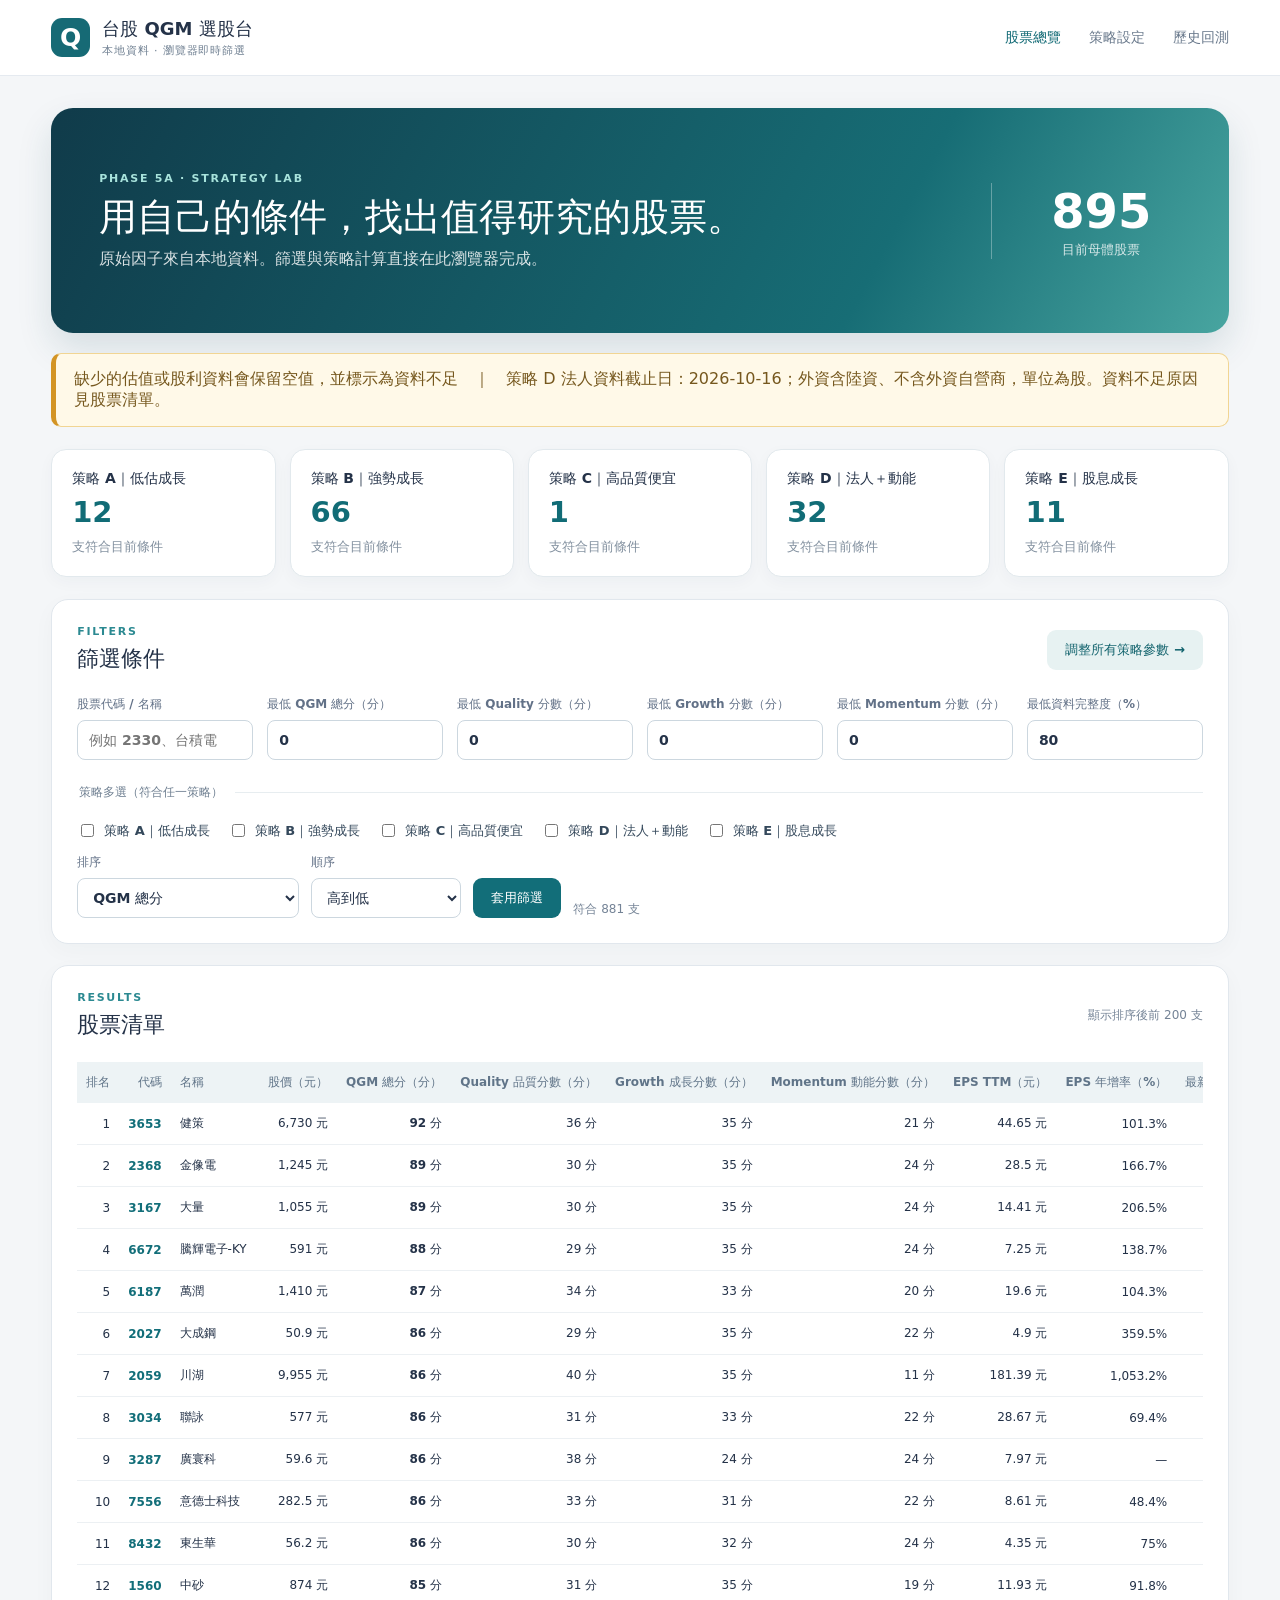
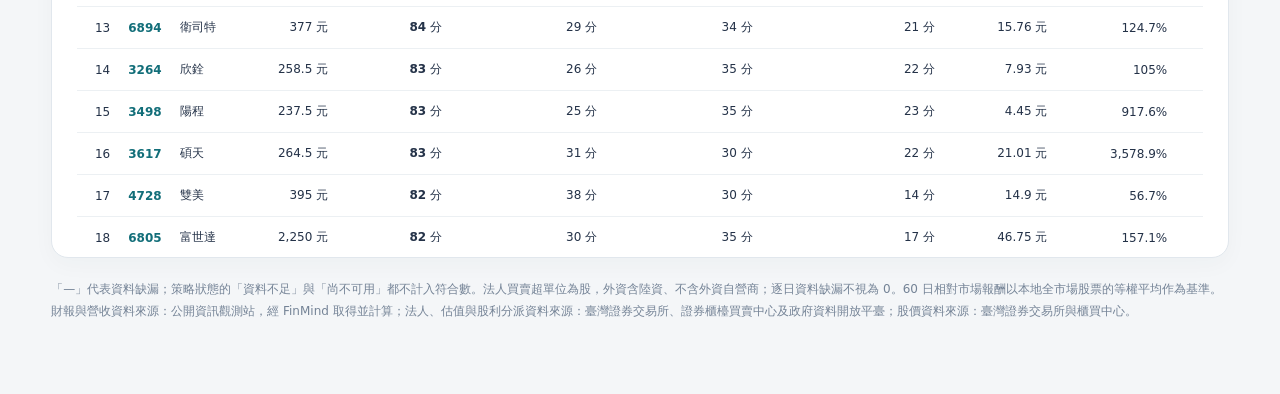
==== commit 5e387deb: "Add daily institutional data for Strategy D" ====
--- a/docs/index.html
+++ b/docs/index.html
@@ -9,6 +9,6 @@
 <div class="filter-grid"><label data-field="search"><input id="search" type="search" placeholder="例如 2330、台積電"></label><label data-field="score_total_min"><input id="score_total_min" type="number" step="any"></label><label data-field="score_quality_min"><input id="score_quality_min" type="number" step="any"></label><label data-field="score_growth_min"><input id="score_growth_min" type="number" step="any"></label><label data-field="score_momentum_min"><input id="score_momentum_min" type="number" step="any"></label><label data-field="data_completeness_min"><input id="data_completeness_min" type="number" min="0" max="100" step="any"></label></div>
 <fieldset class="strategy-picks"><legend>策略多選（符合任一策略）</legend><label><input type="checkbox" value="strategy_a"><span data-strategy="strategy_a"></span></label><label><input type="checkbox" value="strategy_b"><span data-strategy="strategy_b"></span></label><label><input type="checkbox" value="strategy_c"><span data-strategy="strategy_c"></span></label><label><input type="checkbox" value="strategy_d"><span data-strategy="strategy_d"></span></label><label><input type="checkbox" value="strategy_e"><span data-strategy="strategy_e"></span></label></fieldset>
 <div class="toolbar"><label><span data-field="sort"></span> <select id="sortField"><option value="score_total"></option><option value="score_quality"></option><option value="score_growth"></option><option value="score_momentum"></option><option value="eps_yoy"></option><option value="revenue_yoy"></option><option value="roe"></option><option value="return_20d"></option><option value="return_60d"></option><option value="return_120d"></option></select></label><label><span data-field="sort_direction"></span> <select id="sortDirection"><option value="desc">高到低</option><option value="asc">低到高</option></select></label><button id="applyButton" class="button">套用篩選</button><span id="resultCount" aria-live="polite"></span></div></section>
-<section class="panel table-panel"><div class="panel-head"><div><p class="eyebrow">RESULTS</p><h2>股票清單</h2></div><span id="tableLimit" class="muted"></span></div><div class="table-wrap"><table><thead><tr><th data-field="stock_rank"></th><th data-field="stock_id"></th><th data-field="stock_name"></th><th data-field="close"></th><th data-field="score_total"></th><th data-field="score_quality"></th><th data-field="score_growth"></th><th data-field="score_momentum"></th><th data-field="eps_ttm"></th><th data-field="eps_yoy"></th><th data-field="revenue_yoy"></th><th data-field="roe"></th><th data-field="gross_margin"></th><th data-field="operating_margin_short"></th><th data-field="per"></th><th data-field="pbr"></th><th data-field="dividend_yield"></th><th data-field="cash_dividend"></th><th data-field="payout_ratio"></th><th data-field="dividend_years"></th><th data-field="ma20"></th><th data-field="ma60"></th><th data-field="ma120"></th><th data-field="data_completeness"></th><th data-strategy="strategy_a"></th><th data-strategy="strategy_b"></th><th data-strategy="strategy_c"></th><th data-strategy="strategy_d"></th><th data-strategy="strategy_e"></th></tr></thead><tbody id="stockRows"></tbody></table></div></section>
-<p class="footnote">「—」代表資料缺漏；策略狀態的「資料不足」與「尚不可用」都不計入符合數。60 日相對市場報酬以本地全市場股票的等權平均作為基準。財報與營收資料來源：公開資訊觀測站，經 FinMind 取得並計算；估值與股利分派資料來源：臺灣證券交易所、證券櫃檯買賣中心及政府資料開放平臺；股價資料來源：臺灣證券交易所與櫃買中心。</p></main>
+<section class="panel table-panel"><div class="panel-head"><div><p class="eyebrow">RESULTS</p><h2>股票清單</h2></div><span id="tableLimit" class="muted"></span></div><div class="table-wrap"><table><thead><tr><th data-field="stock_rank"></th><th data-field="stock_id"></th><th data-field="stock_name"></th><th data-field="close"></th><th data-field="score_total"></th><th data-field="score_quality"></th><th data-field="score_growth"></th><th data-field="score_momentum"></th><th data-field="eps_ttm"></th><th data-field="eps_yoy"></th><th data-field="revenue_yoy"></th><th data-field="roe"></th><th data-field="gross_margin"></th><th data-field="operating_margin_short"></th><th data-field="per"></th><th data-field="pbr"></th><th data-field="dividend_yield"></th><th data-field="cash_dividend"></th><th data-field="payout_ratio"></th><th data-field="dividend_years"></th><th data-field="ma20"></th><th data-field="ma60"></th><th data-field="ma120"></th><th data-field="foreign_plus_trust_20d"></th><th data-field="trust_10d"></th><th data-field="institutional_data_date"></th><th data-field="strategy_d_missing_reason"></th><th data-field="data_completeness"></th><th data-strategy="strategy_a"></th><th data-strategy="strategy_b"></th><th data-strategy="strategy_c"></th><th data-strategy="strategy_d"></th><th data-strategy="strategy_e"></th></tr></thead><tbody id="stockRows"></tbody></table></div></section>
+<p class="footnote">「—」代表資料缺漏；策略狀態的「資料不足」與「尚不可用」都不計入符合數。法人買賣超單位為股，外資含陸資、不含外資自營商；逐日資料缺漏不視為 0。60 日相對市場報酬以本地全市場股票的等權平均作為基準。財報與營收資料來源：公開資訊觀測站，經 FinMind 取得並計算；法人、估值與股利分派資料來源：臺灣證券交易所、證券櫃檯買賣中心及政府資料開放平臺；股價資料來源：臺灣證券交易所與櫃買中心。</p></main>
 <script type="module" src="app.js"></script></body></html>
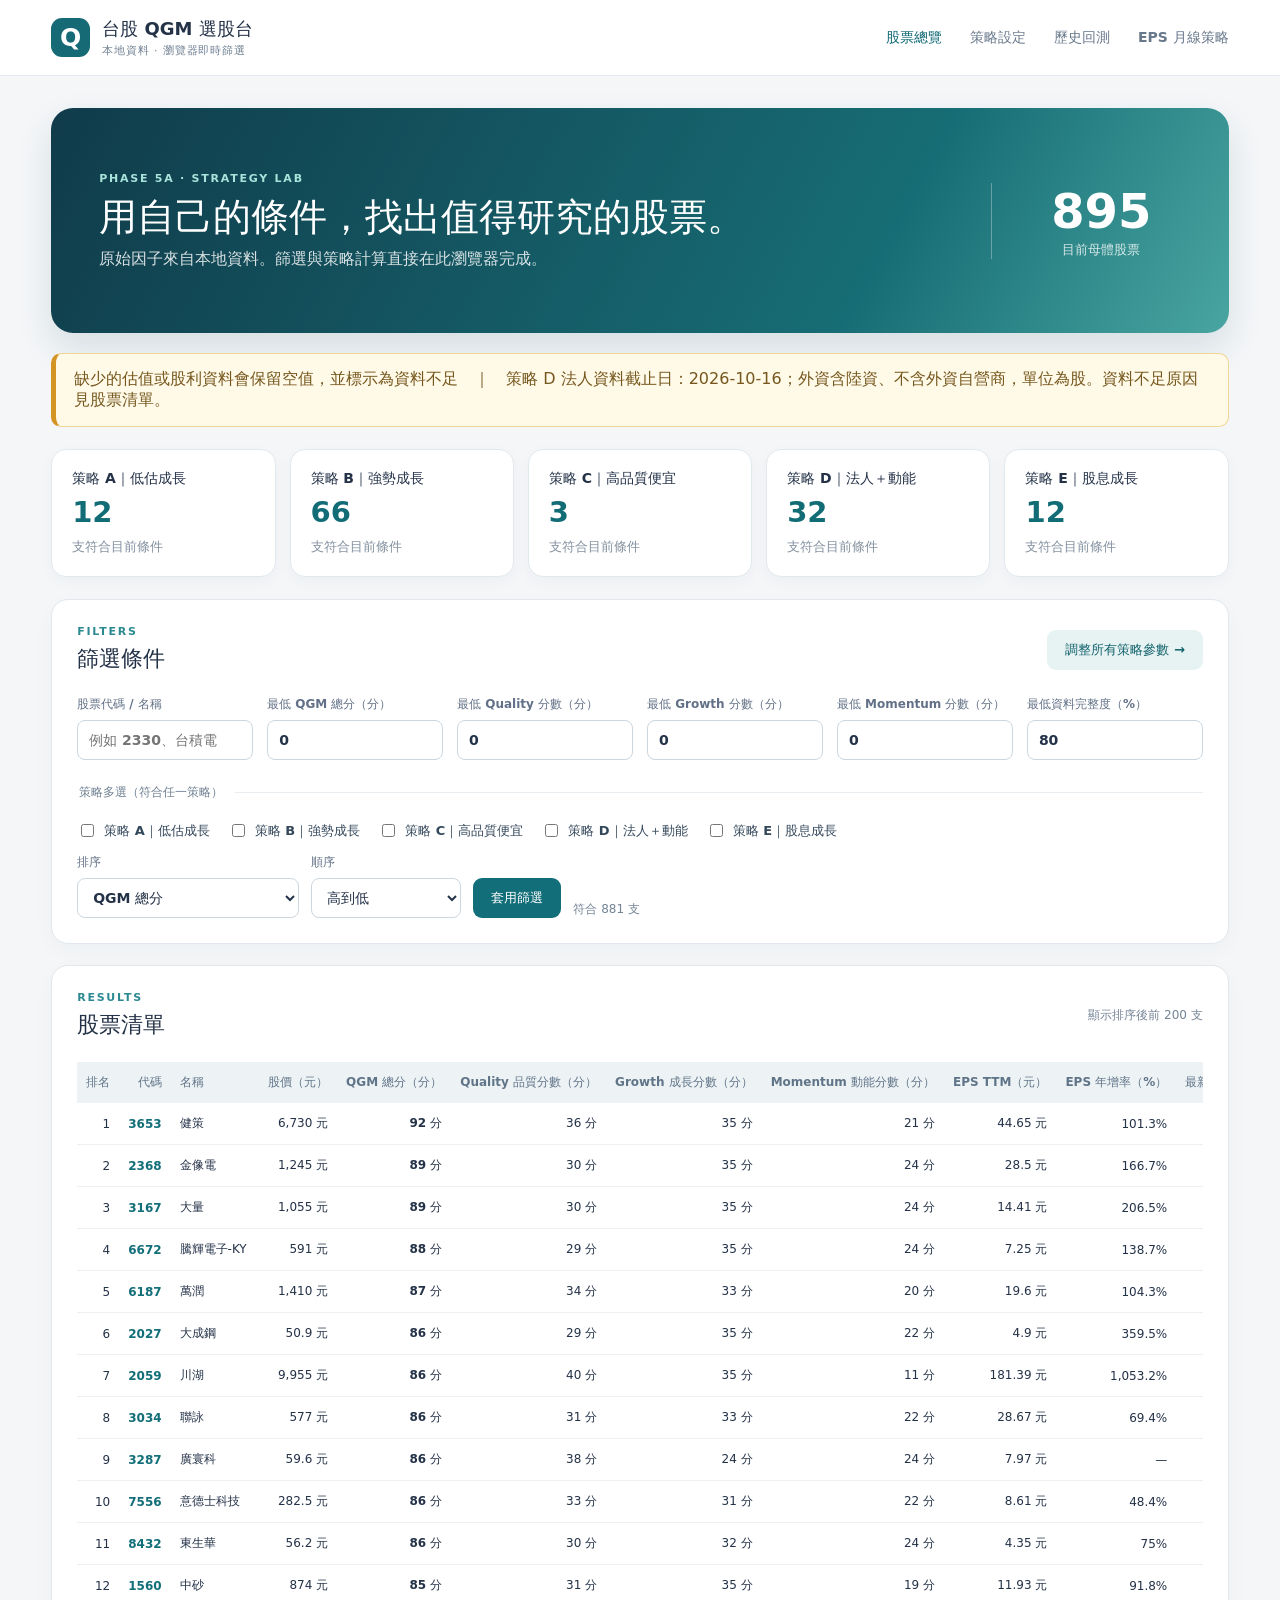
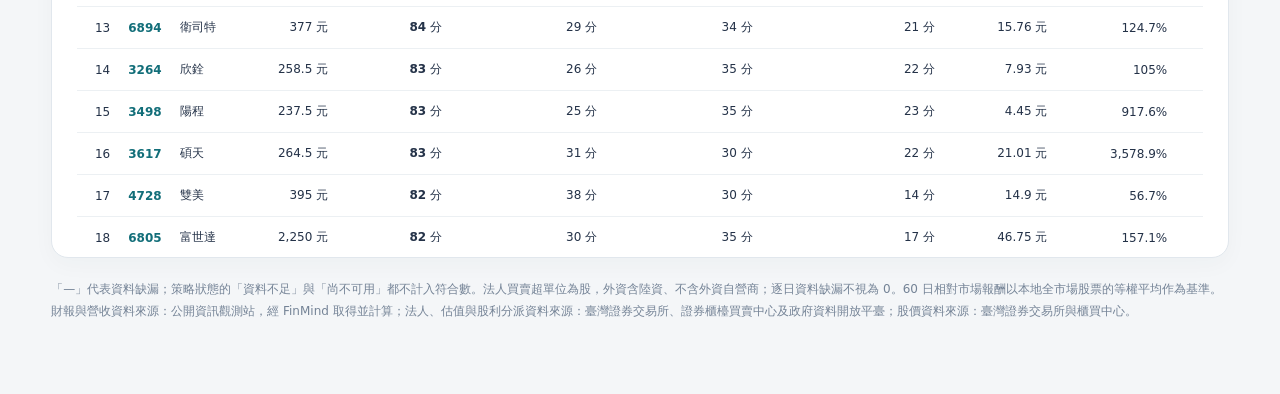
==== commit 8b7caf02: "Add annual EPS value and monthly-average screening strategy" ====
--- a/docs/index.html
+++ b/docs/index.html
@@ -1,7 +1,7 @@
 <!doctype html>
 <html lang="zh-Hant"><head><meta charset="utf-8"><meta name="viewport" content="width=device-width,initial-scale=1">
 <title>台股 QGM 選股台</title><link rel="stylesheet" href="style.css"></head>
-<body><header><div class="brand"><span class="brand-mark">Q</span><div><strong>台股 QGM 選股台</strong><small>本地資料 · 瀏覽器即時篩選</small></div></div><nav><a class="active" href="index.html">股票總覽</a><a href="settings.html">策略設定</a><a href="backtest.html">歷史回測</a></nav></header>
+<body><header><div class="brand"><span class="brand-mark">Q</span><div><strong>台股 QGM 選股台</strong><small>本地資料 · 瀏覽器即時篩選</small></div></div><nav><a class="active" href="index.html">股票總覽</a><a href="settings.html">策略設定</a><a href="backtest.html">歷史回測</a><a href="eps-value.html">EPS 月線策略</a></nav></header>
 <main><section class="hero"><div><p class="eyebrow">PHASE 5A · STRATEGY LAB</p><h1>用自己的條件，找出值得研究的股票。</h1><p>原始因子來自本地資料。篩選與策略計算直接在此瀏覽器完成。</p></div><div class="hero-stat"><span id="universeCount">—</span><small>目前母體股票</small></div></section>
 <div id="dataNotice" class="notice" hidden></div>
 <section class="cards" id="strategyCounts" aria-label="策略符合數"></section>
--- a/docs/style.css
+++ b/docs/style.css
@@ -9,3 +9,27 @@
 .equity-chart{height:auto;overflow-x:auto}.equity-chart svg{display:block;width:100%;min-width:660px;height:310px;cursor:crosshair;touch-action:pan-x pan-y}.equity-chart svg:focus-visible{outline:2px solid #65bbb8;outline-offset:-3px}.chart-grid{stroke:#e5edf1;stroke-width:1;vector-effect:non-scaling-stroke}.chart-axis{stroke:#8196a2;stroke-width:1;vector-effect:non-scaling-stroke}.chart-tick{fill:#657888;font-size:11px}.chart-axis-title{fill:#526c7b;font-size:12px;font-weight:700}.chart-baseline-label,.chart-marker-label{font-size:11px;font-weight:700;paint-order:stroke;stroke:#fff;stroke-width:3px;stroke-linejoin:round}.chart-baseline-label{fill:#657888}.chart-peak{fill:#138073;stroke:#fff;stroke-width:2;vector-effect:non-scaling-stroke}.chart-trough{fill:#c45555;stroke:#fff;stroke-width:2;vector-effect:non-scaling-stroke}.chart-peak-label{fill:#107165}.chart-trough-label{fill:#ad4545}.chart-cursor{stroke:#75979e;stroke-width:1;stroke-dasharray:3 4;vector-effect:non-scaling-stroke}.chart-selection{fill:#fff;stroke:#146d78;stroke-width:2;vector-effect:non-scaling-stroke}.chart-inspector{margin-top:9px;padding:10px 13px;border-radius:8px;background:#ecf6f6;color:#245866;font-size:13px;font-weight:700;line-height:1.6;min-height:42px}
 @media(max-width:650px){.equity-chart{height:auto}.equity-chart svg{min-width:660px;height:285px}.chart-inspector{font-size:12px}}
 .equity-chart svg:focus{outline:none}.equity-chart svg:focus-visible{outline:2px solid #65bbb8;outline-offset:-3px}
+.eps-hero{background:linear-gradient(118deg,#392e50,#6b4b77 70%,#a27687)}
+.eps-control-grid{display:grid;grid-template-columns:repeat(auto-fit,minmax(230px,1fr));gap:14px}
+.eps-control-card{background:#f8fbfc;border:1px solid #e5ecef;border-radius:12px;padding:16px;min-width:0}
+.eps-control-card h3{font-size:15px;margin:0 0 12px;color:#294257}
+.eps-control-card>label:not(.check-control),.eps-inline label{display:block;margin:10px 0;line-height:1.45}
+.eps-control-card input[type=number]{display:block;margin-top:6px}
+.eps-control-card small{display:block;color:#738395;font-size:11px;line-height:1.6;margin-top:8px}
+.eps-inline{display:grid;grid-template-columns:1fr 1fr;gap:10px}
+.eps-results-head{display:flex;justify-content:space-between;align-items:end;gap:18px;margin-bottom:17px}
+.eps-results-head h2{margin:6px 0}
+.eps-sort{display:flex;gap:12px}
+.eps-sort label{min-width:120px}
+.eps-sort select{margin-top:6px}
+.eps-table-wrap{max-height:75vh}
+.eps-table{min-width:1500px}
+.eps-table th,.eps-table td{text-align:left;vertical-align:top;white-space:normal;min-width:88px}
+.eps-table th:nth-child(2),.eps-table td:nth-child(2){min-width:130px}
+.eps-table th:nth-child(6),.eps-table td:nth-child(6){min-width:170px}
+.eps-table th:nth-child(10),.eps-table td:nth-child(10){min-width:210px}
+.eps-table small{display:inline-block;color:#78899a;font-size:10px;line-height:1.5;margin-top:3px}
+.eps-stock strong{color:#126e79}
+.eps-reason{color:#805e2e;line-height:1.55}
+.eps-table .badge.missing_data{white-space:nowrap}
+@media(max-width:650px){.eps-results-head{align-items:stretch;flex-direction:column}.eps-sort{width:100%}.eps-sort label{flex:1}.eps-control-grid{grid-template-columns:minmax(0,1fr)}}
